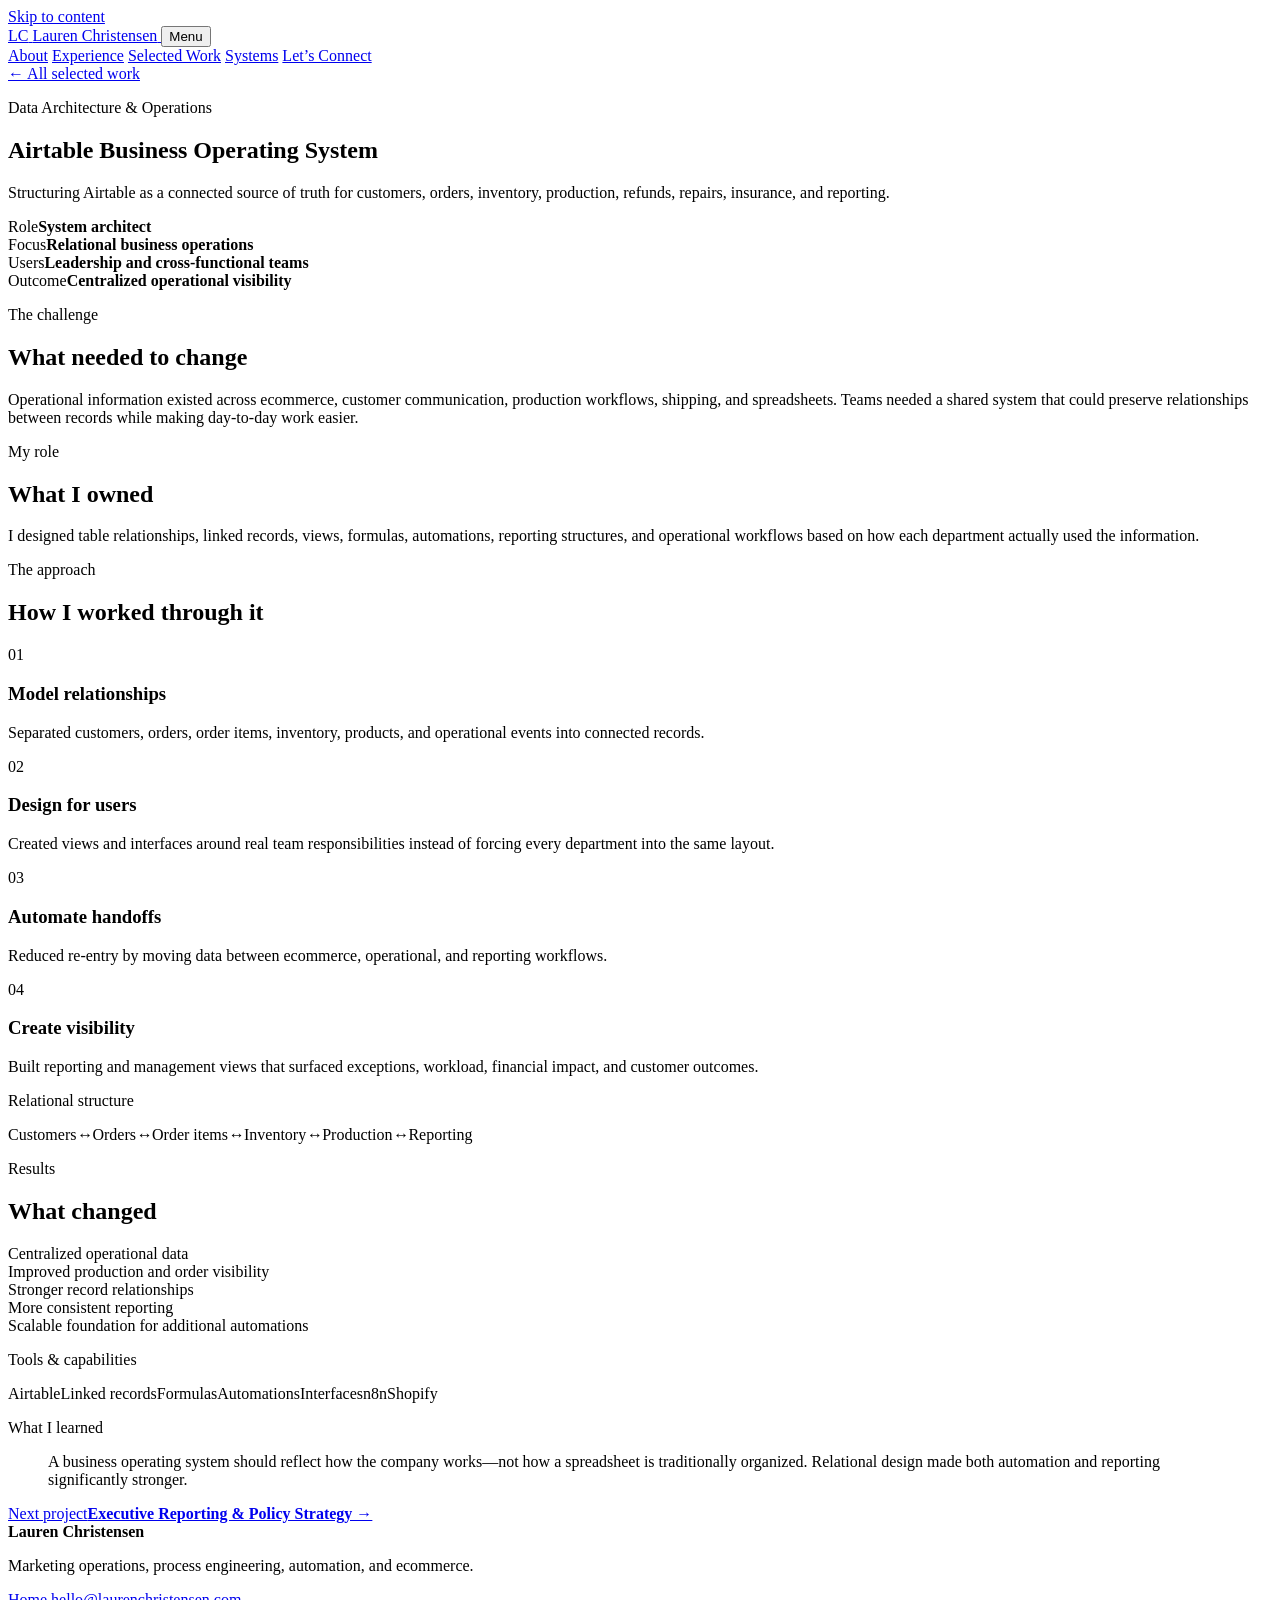
==== airtable-operating-system.html @ f38881e6 "Add files via upload" ====
<!doctype html>
<html lang="en">
<head>
  <meta charset="utf-8">
  <meta name="viewport" content="width=device-width, initial-scale=1">
  <title>Airtable Business Operating System | Lauren Christensen</title>
  <meta name="description" content="Structuring Airtable as a connected source of truth for customers, orders, inventory, production, refunds, repairs, insurance, and reporting.">
  <link rel="stylesheet" href="/assets/styles.css">
  <script src="/assets/site.js" defer></script>
  
</head>
<body>
  <a class="skip-link" href="#main">Skip to content</a>
  
<header class="site-header">
  <div class="shell nav-shell">
    <a class="wordmark" href="/">
      <span class="wordmark-mark">LC</span>
      <span>Lauren Christensen</span>
    </a>
    <button class="menu-toggle" aria-expanded="false" aria-controls="main-nav">Menu</button>
    <nav id="main-nav" aria-label="Main navigation">
      <a href="/#about">About</a>
      <a href="/#experience">Experience</a>
      <a href="/projects/">Selected Work</a>
      <a href="/#systems">Systems</a>
      <a href="/#contact" class="nav-cta">Let’s Connect</a>
    </nav>
  </div>
</header>

  <main id="main">
    <section class="case-hero section">
      <div class="shell">
        <a class="back-link" href="/projects/">← All selected work</a>
        <div class="case-hero-grid">
          <div class="reveal">
            <p class="eyebrow">Data Architecture & Operations</p>
            <h1>Airtable Business Operating System</h1>
            <p class="hero-lede">Structuring Airtable as a connected source of truth for customers, orders, inventory, production, refunds, repairs, insurance, and reporting.</p>
          </div>
          <div class="case-meta reveal"><div><span>Role</span><strong>System architect</strong></div><div><span>Focus</span><strong>Relational business operations</strong></div><div><span>Users</span><strong>Leadership and cross-functional teams</strong></div><div><span>Outcome</span><strong>Centralized operational visibility</strong></div></div>
        </div>
      </div>
    </section>
    <section class="case-body section no-top">
      <div class="shell case-content">
        <section class="case-section reveal"><p class="eyebrow">The challenge</p><h2>What needed to change</h2><p class="large-copy">Operational information existed across ecommerce, customer communication, production workflows, shipping, and spreadsheets. Teams needed a shared system that could preserve relationships between records while making day-to-day work easier.</p></section>
        <section class="case-section reveal"><p class="eyebrow">My role</p><h2>What I owned</h2><p class="large-copy">I designed table relationships, linked records, views, formulas, automations, reporting structures, and operational workflows based on how each department actually used the information.</p></section>
        <section class="case-section reveal"><p class="eyebrow">The approach</p><h2>How I worked through it</h2><div class="approach-list"><div class='approach-item'><span>01</span><div><h3>Model relationships</h3><p>Separated customers, orders, order items, inventory, products, and operational events into connected records.</p></div></div><div class='approach-item'><span>02</span><div><h3>Design for users</h3><p>Created views and interfaces around real team responsibilities instead of forcing every department into the same layout.</p></div></div><div class='approach-item'><span>03</span><div><h3>Automate handoffs</h3><p>Reduced re-entry by moving data between ecommerce, operational, and reporting workflows.</p></div></div><div class='approach-item'><span>04</span><div><h3>Create visibility</h3><p>Built reporting and management views that surfaced exceptions, workload, financial impact, and customer outcomes.</p></div></div></div></section>
        
        <section class="case-section workflow-section">
          <p class="eyebrow">Relational structure</p>
          <div class="large-flow">
            <span>Customers</span><i>↔</i><span>Orders</span><i>↔</i><span>Order items</span><i>↔</i><span>Inventory</span><i>↔</i><span>Production</span><i>↔</i><span>Reporting</span>
          </div>
        </section>
        <section class="case-section reveal"><p class="eyebrow">Results</p><h2>What changed</h2><div class="results-grid"><div class='result-chip'>Centralized operational data</div><div class='result-chip'>Improved production and order visibility</div><div class='result-chip'>Stronger record relationships</div><div class='result-chip'>More consistent reporting</div><div class='result-chip'>Scalable foundation for additional automations</div></div></section>
        <section class="case-section reveal"><p class="eyebrow">Tools & capabilities</p><div class="tool-list case-tools"><span>Airtable</span><span>Linked records</span><span>Formulas</span><span>Automations</span><span>Interfaces</span><span>n8n</span><span>Shopify</span></div></section>
        <section class="case-section lesson reveal"><p class="eyebrow">What I learned</p><blockquote>A business operating system should reflect how the company works—not how a spreadsheet is traditionally organized. Relational design made both automation and reporting significantly stronger.</blockquote></section>
        <a class="next-project reveal" href="/projects/executive-reporting.html"><span>Next project</span><strong>Executive Reporting & Policy Strategy →</strong></a>
      </div>
    </section>
    </main>
  
<footer>
  <div class="shell footer-grid">
    <div>
      <strong>Lauren Christensen</strong>
      <p>Marketing operations, process engineering, automation, and ecommerce.</p>
    </div>
    <div class="footer-links">
      <a href="/">Home</a>
      <a href="mailto:hello@laurenchristensen.com">hello@laurenchristensen.com</a>
    </div>
  </div>
</footer>

</body>
</html>
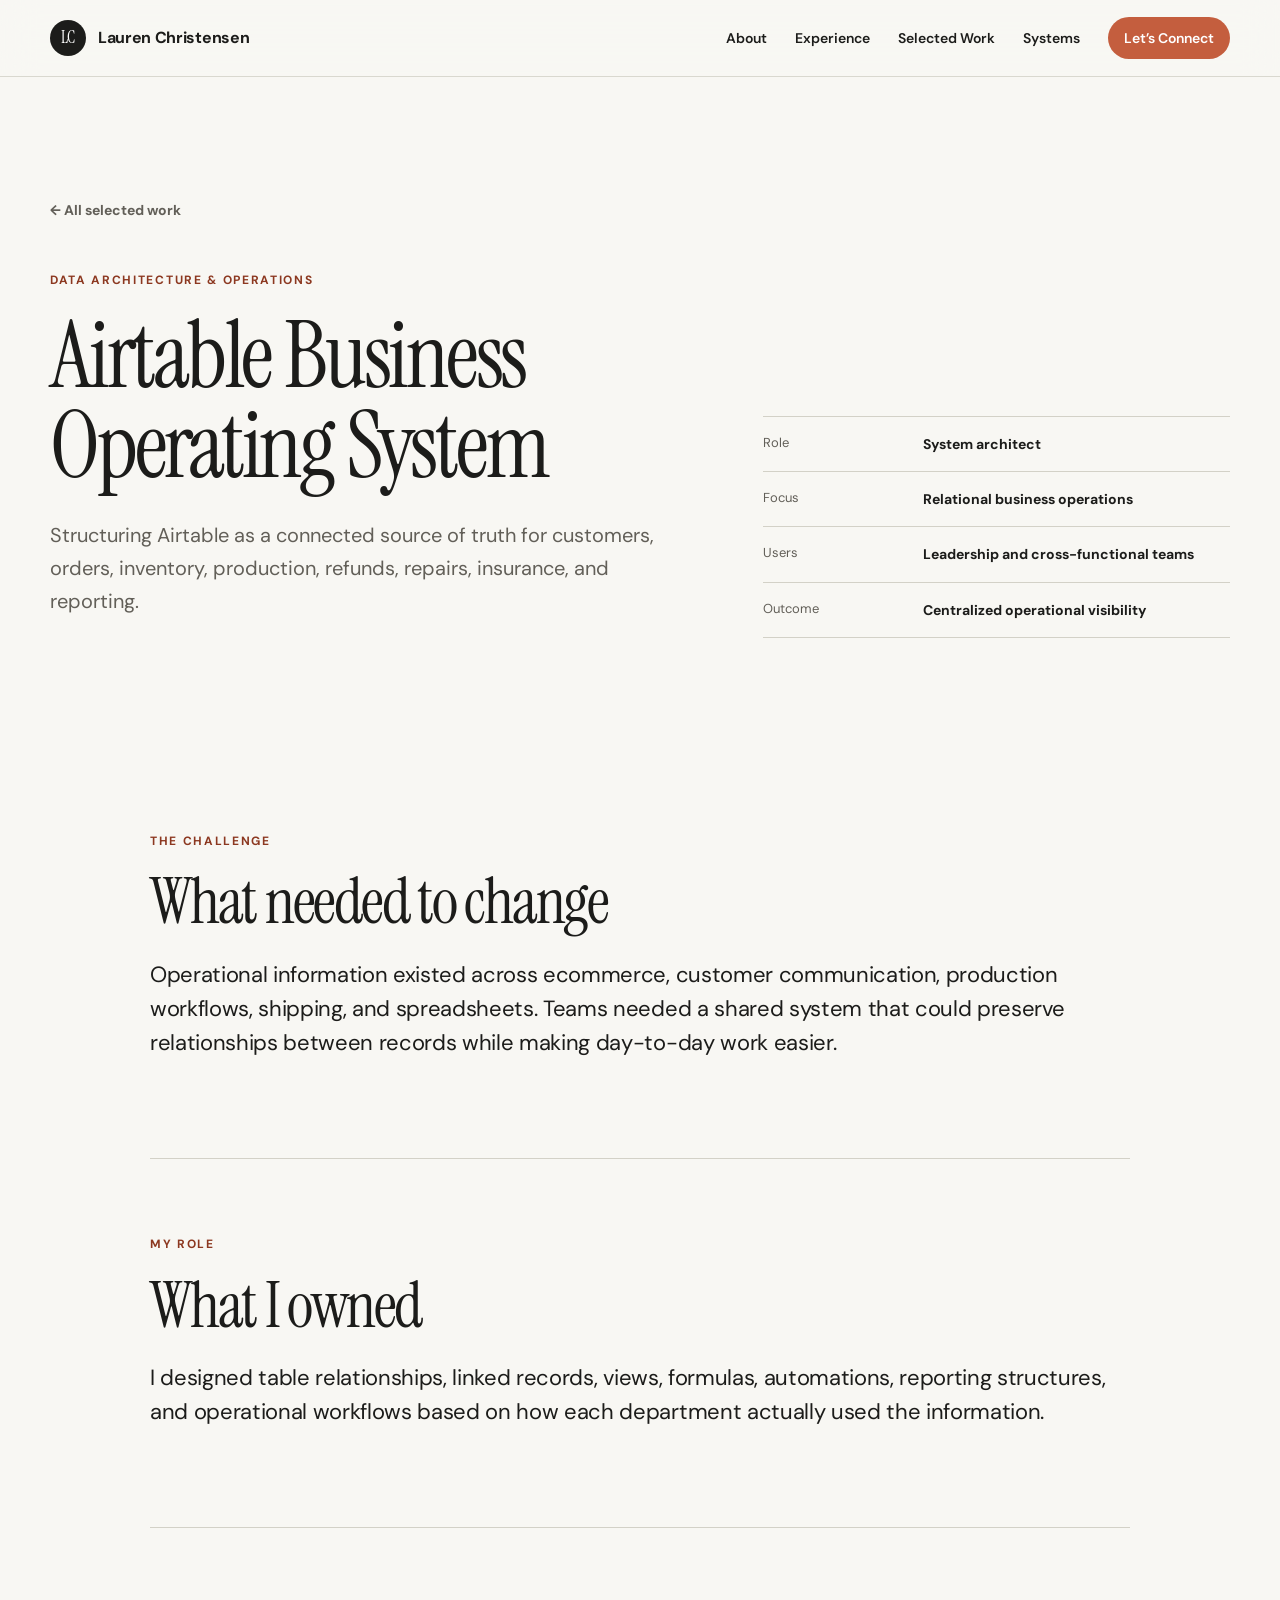
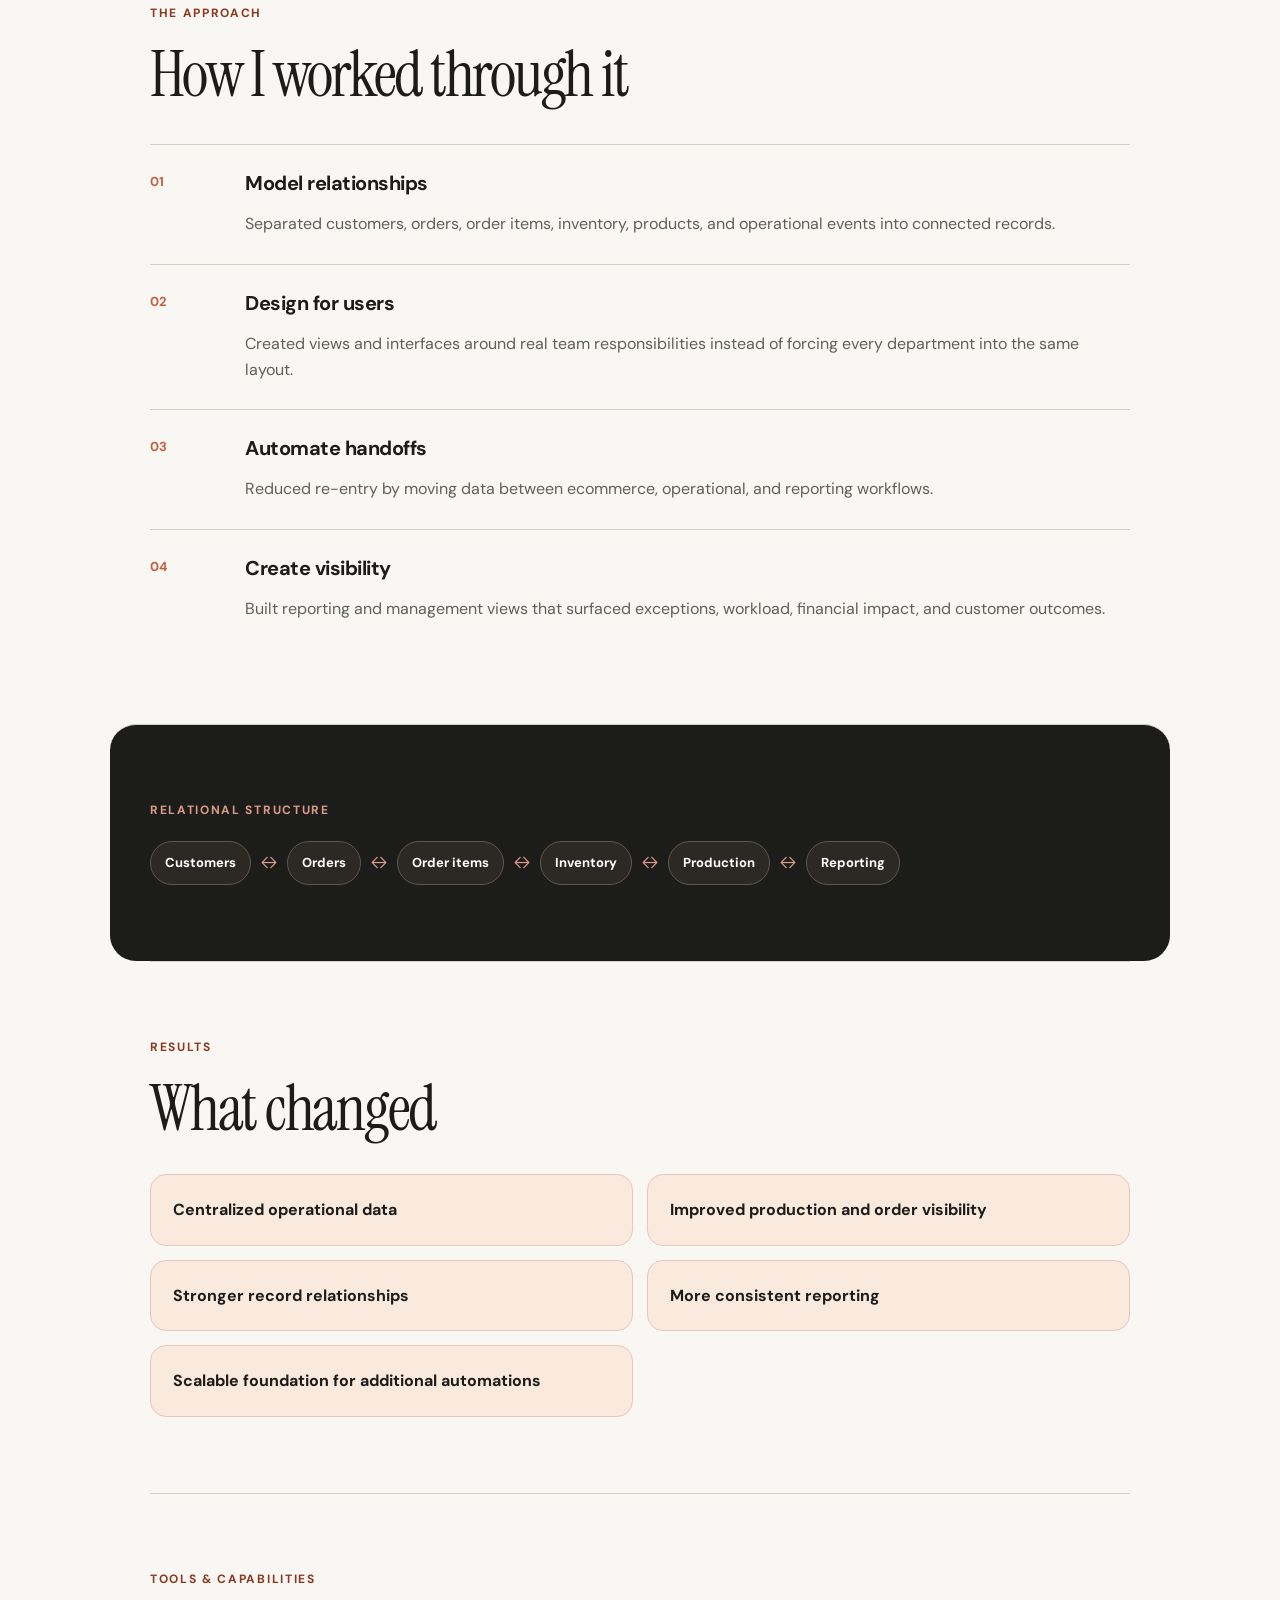
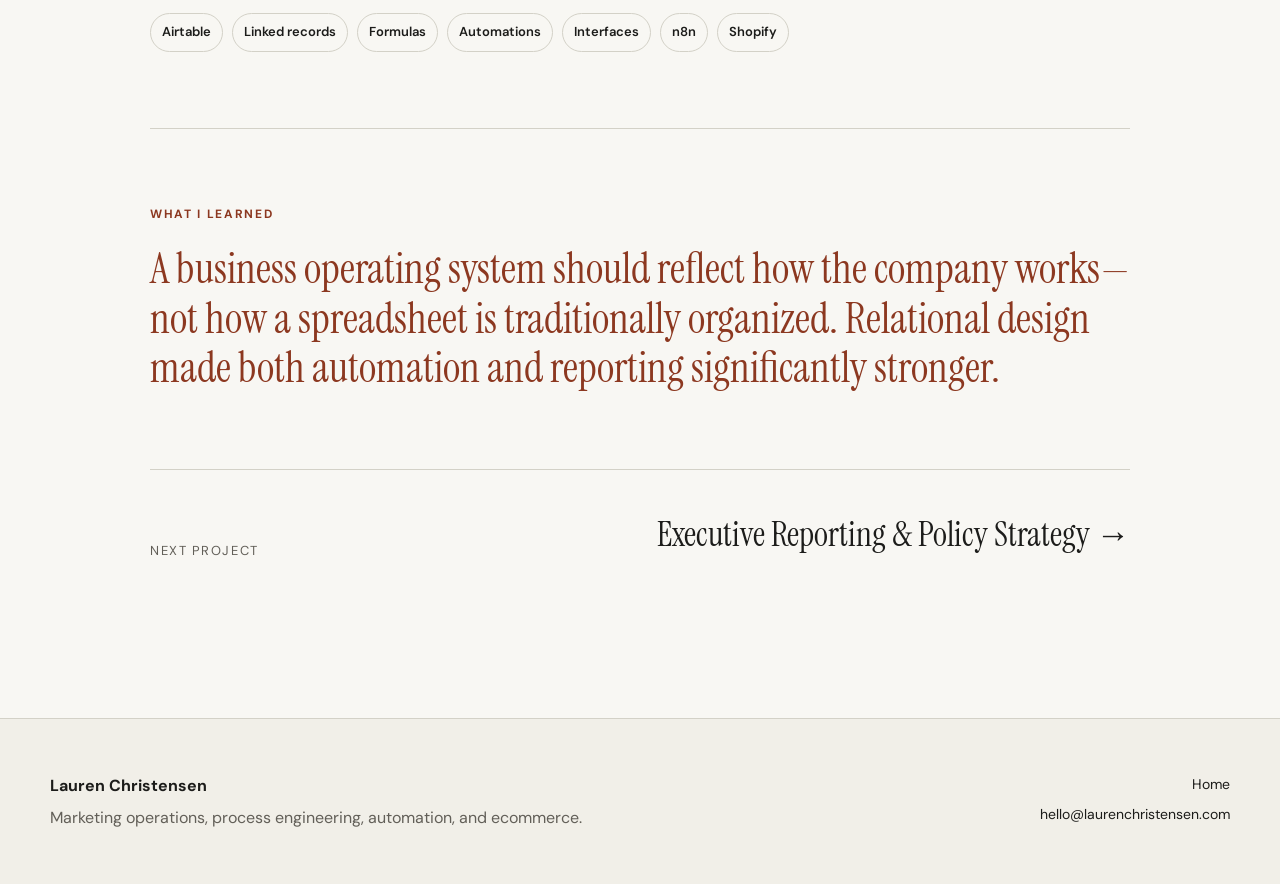
==== commit 2afb0fd9: "Add files via upload" ====
--- a/airtable-operating-system.html
+++ b/airtable-operating-system.html
@@ -5,8 +5,8 @@
   <meta name="viewport" content="width=device-width, initial-scale=1">
   <title>Airtable Business Operating System | Lauren Christensen</title>
   <meta name="description" content="Structuring Airtable as a connected source of truth for customers, orders, inventory, production, refunds, repairs, insurance, and reporting.">
-  <link rel="stylesheet" href="/assets/styles.css">
-  <script src="/assets/site.js" defer></script>
+  <link rel="stylesheet" href="styles.css">
+  <script src="site.js" defer></script>
   
 </head>
 <body>
@@ -14,17 +14,17 @@
   
 <header class="site-header">
   <div class="shell nav-shell">
-    <a class="wordmark" href="/">
+    <a class="wordmark" href="index.html">
       <span class="wordmark-mark">LC</span>
       <span>Lauren Christensen</span>
     </a>
     <button class="menu-toggle" aria-expanded="false" aria-controls="main-nav">Menu</button>
     <nav id="main-nav" aria-label="Main navigation">
-      <a href="/#about">About</a>
-      <a href="/#experience">Experience</a>
-      <a href="/projects/">Selected Work</a>
-      <a href="/#systems">Systems</a>
-      <a href="/#contact" class="nav-cta">Let’s Connect</a>
+      <a href="index.html#about">About</a>
+      <a href="index.html#experience">Experience</a>
+      <a href="projects.html">Selected Work</a>
+      <a href="index.html#systems">Systems</a>
+      <a href="index.html#contact" class="nav-cta">Let’s Connect</a>
     </nav>
   </div>
 </header>
@@ -32,7 +32,7 @@
   <main id="main">
     <section class="case-hero section">
       <div class="shell">
-        <a class="back-link" href="/projects/">← All selected work</a>
+        <a class="back-link" href="projects.html">← All selected work</a>
         <div class="case-hero-grid">
           <div class="reveal">
             <p class="eyebrow">Data Architecture & Operations</p>
@@ -58,7 +58,7 @@
         <section class="case-section reveal"><p class="eyebrow">Results</p><h2>What changed</h2><div class="results-grid"><div class='result-chip'>Centralized operational data</div><div class='result-chip'>Improved production and order visibility</div><div class='result-chip'>Stronger record relationships</div><div class='result-chip'>More consistent reporting</div><div class='result-chip'>Scalable foundation for additional automations</div></div></section>
         <section class="case-section reveal"><p class="eyebrow">Tools & capabilities</p><div class="tool-list case-tools"><span>Airtable</span><span>Linked records</span><span>Formulas</span><span>Automations</span><span>Interfaces</span><span>n8n</span><span>Shopify</span></div></section>
         <section class="case-section lesson reveal"><p class="eyebrow">What I learned</p><blockquote>A business operating system should reflect how the company works—not how a spreadsheet is traditionally organized. Relational design made both automation and reporting significantly stronger.</blockquote></section>
-        <a class="next-project reveal" href="/projects/executive-reporting.html"><span>Next project</span><strong>Executive Reporting & Policy Strategy →</strong></a>
+        <a class="next-project reveal" href="executive-reporting.html"><span>Next project</span><strong>Executive Reporting & Policy Strategy →</strong></a>
       </div>
     </section>
     </main>
@@ -70,7 +70,7 @@
       <p>Marketing operations, process engineering, automation, and ecommerce.</p>
     </div>
     <div class="footer-links">
-      <a href="/">Home</a>
+      <a href="index.html">Home</a>
       <a href="mailto:hello@laurenchristensen.com">hello@laurenchristensen.com</a>
     </div>
   </div>
--- a/styles.css
+++ b/styles.css
@@ -0,0 +1,20 @@
+@import url('https://fonts.googleapis.com/css2?family=DM+Sans:wght@400;500;600;700&family=Instrument+Serif:ital@0;1&display=swap');
+
+:root{--terracotta:#c45e3e;--terracotta-dark:#8c3820;--terracotta-soft:#faeade;--cream:#f8f7f3;--warm:#f1efe8;--ink:#1c1c1a;--muted:#625f58;--line:#d3d1c7;--white:#fff;--dark:#211f1c;--dark-soft:#2b2824;--shadow:0 24px 70px rgba(42,34,28,.10)}
+*{box-sizing:border-box}html{scroll-behavior:smooth}body{margin:0;background:var(--cream);color:var(--ink);font-family:"DM Sans",system-ui,-apple-system,sans-serif;line-height:1.6;text-rendering:optimizeLegibility}a{color:inherit;text-decoration:none}button{font:inherit}.skip-link{position:absolute;left:-9999px}.skip-link:focus{left:16px;top:16px;z-index:1000;background:#fff;padding:10px 14px}.shell{width:min(1180px,calc(100% - 40px));margin-inline:auto}.narrow{max-width:900px}.section{padding:118px 0}.no-top{padding-top:0}.section-muted{background:var(--warm)}.section-soft{background:var(--terracotta-soft)}.section-dark{background:var(--dark);color:var(--white)}
+.site-header{position:sticky;top:0;z-index:100;border-bottom:1px solid rgba(211,209,199,.8);background:rgba(248,247,243,.88);backdrop-filter:blur(18px)}.nav-shell{min-height:76px;display:flex;align-items:center;justify-content:space-between;gap:24px}.wordmark{display:flex;align-items:center;gap:12px;font-weight:700;letter-spacing:-.02em}.wordmark-mark{width:36px;height:36px;border-radius:50%;display:grid;place-items:center;background:var(--ink);color:#fff;font-family:"Instrument Serif",serif;font-size:17px;font-weight:400}nav{display:flex;align-items:center;gap:28px;font-size:14px;font-weight:600}nav a{transition:color .2s ease}nav a:hover{color:var(--terracotta)}.nav-cta{background:var(--terracotta);color:#fff!important;padding:10px 16px;border-radius:999px}.nav-cta:hover{background:var(--terracotta-dark)}.menu-toggle{display:none;border:1px solid var(--line);background:transparent;border-radius:999px;padding:8px 13px}
+.hero{padding-top:128px;overflow:hidden}.hero-grid{display:grid;grid-template-columns:1.1fr .9fr;align-items:center;gap:72px}.eyebrow{margin:0 0 20px;color:var(--terracotta-dark);font-size:12px;font-weight:700;letter-spacing:.14em;text-transform:uppercase}h1,h2{font-family:"Instrument Serif",Georgia,serif;font-weight:400;letter-spacing:-.035em;line-height:.98}h1{font-size:clamp(58px,7.2vw,96px);margin:0 0 28px;max-width:950px}h1 em{color:var(--terracotta);font-weight:400}h2{font-size:clamp(43px,5vw,66px);margin:0 0 24px}h3{font-size:24px;line-height:1.15;letter-spacing:-.025em;margin-top:0}.hero-lede{max-width:760px;color:var(--muted);font-size:20px;line-height:1.65}.large-copy{font-size:22px;line-height:1.55;letter-spacing:-.015em}.button-row{display:flex;gap:12px;flex-wrap:wrap;margin:34px 0 24px}.button{display:inline-flex;align-items:center;justify-content:center;min-height:48px;padding:0 20px;border-radius:999px;font-weight:700;font-size:14px;border:1px solid transparent;transition:transform .2s ease,background .2s ease,border-color .2s ease}.button:hover{transform:translateY(-2px)}.primary{background:var(--terracotta);color:#fff}.primary:hover{background:var(--terracotta-dark)}.secondary{border-color:var(--line);background:rgba(255,255,255,.35)}.secondary:hover{border-color:var(--ink)}.light-button{background:#fff;color:var(--ink)}.availability{color:var(--muted);font-size:14px}.status-dot{display:inline-block;width:8px;height:8px;background:#6b9560;border-radius:50%;margin-right:8px}
+.impact-map{position:relative;padding:30px;border:1px solid var(--line);border-radius:28px;background:rgba(255,255,255,.72);box-shadow:var(--shadow)}.map-label{margin-bottom:24px;font-size:12px;font-weight:700;letter-spacing:.12em;text-transform:uppercase;color:var(--muted)}.map-node{display:grid;grid-template-columns:38px 1fr;column-gap:14px;padding:16px 18px;border:1px solid var(--line);border-radius:16px;background:var(--cream)}.map-node span{grid-row:1/3;color:var(--terracotta);font-weight:700;font-size:13px;padding-top:3px}.map-node strong{font-size:16px}.map-node small{color:var(--muted)}.map-node.accent{background:var(--terracotta-soft);border-color:#e5b5a5}.map-line{height:18px;width:1px;background:var(--line);margin-left:37px}
+.proof-strip{padding:0 0 84px}.proof-grid{display:grid;grid-template-columns:repeat(4,1fr);border-top:1px solid var(--line)}.proof-grid div{padding:28px 20px 0;border-right:1px solid var(--line)}.proof-grid div:first-child{padding-left:0}.proof-grid div:last-child{border-right:0}.proof-grid strong{display:block;font-family:"Instrument Serif",serif;font-size:39px;font-weight:400;line-height:1;margin-bottom:8px}.proof-grid span{color:var(--muted);font-size:14px}
+.split-layout{display:grid;grid-template-columns:.92fr 1.08fr;gap:88px}.about-copy>p{color:var(--muted)}.known-for{margin-top:36px;padding:28px;border:1px solid var(--line);border-radius:20px;background:rgba(255,255,255,.5)}.mini-title{font-size:13px;font-weight:700;text-transform:uppercase;letter-spacing:.11em;margin-bottom:18px}.known-for ul{margin:0;padding:0;list-style:none;display:grid;gap:12px}.known-for li{position:relative;padding-left:22px}.known-for li::before{content:"↗";color:var(--terracotta);position:absolute;left:0}
+.section-heading{max-width:780px;margin-bottom:58px}.section-heading>p:last-child{color:var(--muted);font-size:18px;max-width:680px}.section-heading.light>p:last-child{color:#c9c4bb}.experience-card{display:grid;grid-template-columns:300px 1fr;gap:60px;padding:44px 0;border-top:1px solid var(--line)}.experience-card:last-child{border-bottom:1px solid var(--line)}.company{font-size:20px;font-weight:700;margin-bottom:4px}.role,.date{color:var(--muted);margin-bottom:5px}.impact-statement{font-family:"Instrument Serif",serif;font-size:34px;line-height:1.16;max-width:800px}.impact-statement strong{color:var(--terracotta);font-weight:400}.achievement-grid{display:grid;grid-template-columns:1fr 1fr;gap:26px 38px;margin-top:38px}.achievement-grid h3{font-size:17px;margin-bottom:9px}.achievement-grid p{color:var(--muted);font-size:15px}.secondary-experience .impact-statement{font-size:27px}
+.case-grid{display:grid;grid-template-columns:1fr 1fr;gap:18px}.case-card{min-height:390px;display:grid;grid-template-columns:54px 1fr;gap:22px;padding:34px;border:1px solid #49443e;border-radius:22px;background:var(--dark-soft);transition:transform .25s ease,border-color .25s ease}.case-card:hover{transform:translateY(-5px);border-color:#766d62}.case-card.featured{background:var(--terracotta);border-color:var(--terracotta)}.case-number{color:#a9a096;font-size:13px}.featured .case-number,.featured .case-category{color:#f9d9cf}.case-category{color:#bd8e7f;font-size:11px;text-transform:uppercase;letter-spacing:.12em;font-weight:700}.case-card h3{font-family:"Instrument Serif",serif;font-size:40px;font-weight:400;margin-bottom:16px}.case-card p{color:#c9c4bb}.featured p{color:#fff5f1}.case-link{display:inline-block;margin-top:28px;font-weight:700;font-size:14px}.center-button{text-align:center;margin-top:36px}
+.systems-layout{display:grid;grid-template-columns:1fr 1fr;gap:18px}.system-column{padding:30px;border:1px solid var(--line);border-radius:20px;background:#fff}.tool-list{display:flex;gap:9px;flex-wrap:wrap}.tool-list span,.role-tags span{padding:8px 11px;border-radius:999px;border:1px solid var(--line);background:var(--cream);font-size:13px;font-weight:600}.process-block{margin-top:70px;padding:42px;border-radius:26px;background:var(--ink);color:#fff}.process-block .eyebrow{color:#db9c87}.process-grid{display:grid;grid-template-columns:repeat(5,1fr);gap:22px}.process-grid div{border-top:1px solid #55514b;padding-top:20px}.process-grid span{color:#db9c87;font-size:12px}.process-grid strong{display:block;font-family:"Instrument Serif",serif;font-weight:400;font-size:27px;margin:8px 0}.process-grid p{color:#bdb7af;font-size:13px}.flexibility-grid{display:grid;grid-template-columns:.9fr 1.1fr;gap:80px}.role-tags{display:flex;flex-wrap:wrap;gap:9px;margin-top:28px}.role-tags span{background:rgba(255,255,255,.45);border-color:#e4b6a6}
+.contact-section{padding-top:90px}.contact-card{display:grid;grid-template-columns:1fr auto;gap:50px;align-items:end;padding:52px;border-radius:30px;background:#fff;border:1px solid var(--line);box-shadow:var(--shadow)}.contact-card p{color:var(--muted);max-width:700px}.contact-actions{display:flex;flex-direction:column;gap:12px;min-width:190px}.text-link{font-weight:700;text-align:center;font-size:14px;padding:10px}
+.page-hero{padding-top:130px}.project-index-grid{display:grid;grid-template-columns:1fr 1fr;gap:18px}.project-index-card{position:relative;padding:36px;border:1px solid var(--line);border-radius:24px;background:#fff;min-height:360px;transition:transform .25s ease,box-shadow .25s ease}.project-index-card:hover{transform:translateY(-5px);box-shadow:var(--shadow)}.project-index-card h2{font-size:44px}.project-index-card>p:not(.case-category){color:var(--muted)}.project-index-number{position:absolute;right:28px;top:25px;color:#aaa39a;font-size:13px}
+.case-hero{padding-top:120px}.back-link{display:inline-block;margin-bottom:50px;color:var(--muted);font-weight:700;font-size:14px}.case-hero-grid{display:grid;grid-template-columns:1.15fr .85fr;gap:80px;align-items:end}.case-meta{border-top:1px solid var(--line)}.case-meta div{display:grid;grid-template-columns:140px 1fr;gap:20px;padding:16px 0;border-bottom:1px solid var(--line)}.case-meta span{color:var(--muted);font-size:13px}.case-meta strong{font-size:14px}.case-content{max-width:980px}.case-section{padding:76px 0;border-top:1px solid var(--line)}.case-section:first-child{border-top:0}.approach-list{display:grid;gap:0;margin-top:38px}.approach-item{display:grid;grid-template-columns:70px 1fr;gap:25px;padding:27px 0;border-top:1px solid var(--line)}.approach-item>span{color:var(--terracotta);font-weight:700;font-size:13px}.approach-item h3{font-size:20px;margin-bottom:8px}.approach-item p{color:var(--muted);margin-bottom:0}.results-grid{display:grid;grid-template-columns:1fr 1fr;gap:14px;margin-top:34px}.result-chip{padding:22px;border-radius:16px;background:var(--terracotta-soft);border:1px solid #edc6b9;font-weight:700}.case-tools{margin-top:24px}.workflow-section{background:var(--ink);color:#fff;margin-inline:-40px;padding-inline:40px;border-radius:26px}.workflow-section .eyebrow{color:#db9c87}.large-flow{display:flex;flex-wrap:wrap;align-items:center;gap:10px}.large-flow span{padding:11px 14px;border-radius:999px;border:1px solid #5c5750;background:#2c2925;font-size:13px;font-weight:700}.large-flow i{color:#db9c87;font-style:normal}.lesson blockquote{margin:0;font-family:"Instrument Serif",serif;font-size:42px;line-height:1.18;color:var(--terracotta-dark)}.next-project{display:flex;justify-content:space-between;align-items:end;gap:30px;padding:38px 0;border-top:1px solid var(--line)}.next-project span{color:var(--muted);font-size:13px;text-transform:uppercase;letter-spacing:.12em}.next-project strong{font-family:"Instrument Serif",serif;font-size:34px;font-weight:400}
+footer{padding:54px 0;border-top:1px solid var(--line);background:var(--warm)}.footer-grid{display:flex;justify-content:space-between;gap:40px}.footer-grid p{margin:6px 0 0;color:var(--muted)}.footer-links{display:flex;flex-direction:column;align-items:flex-end;gap:7px;font-size:14px}
+.reveal{opacity:0;transform:translateY(24px);transition:opacity .7s ease,transform .7s ease}.reveal.visible{opacity:1;transform:none}
+@media(max-width:900px){.section{padding:88px 0}.hero-grid,.split-layout,.flexibility-grid,.case-hero-grid{grid-template-columns:1fr;gap:52px}.experience-card{grid-template-columns:1fr;gap:30px}.process-grid{grid-template-columns:1fr 1fr}.contact-card{grid-template-columns:1fr;align-items:start}.contact-actions{width:100%}}
+@media(max-width:720px){.shell{width:min(100% - 28px,1180px)}.menu-toggle{display:block}nav{display:none;position:absolute;top:76px;left:14px;right:14px;padding:18px;flex-direction:column;align-items:stretch;background:var(--cream);border:1px solid var(--line);border-radius:18px;box-shadow:var(--shadow)}nav.open{display:flex}nav a{padding:8px}.nav-cta{text-align:center}h1{font-size:52px}h2{font-size:42px}.hero{padding-top:84px}.proof-grid{grid-template-columns:1fr 1fr}.proof-grid div{border-right:0;border-bottom:1px solid var(--line);padding:22px 12px!important}.achievement-grid,.case-grid,.systems-layout,.project-index-grid,.results-grid{grid-template-columns:1fr}.case-card{min-height:0}.impact-statement{font-size:29px}.process-grid{grid-template-columns:1fr}.process-block{padding:28px}.contact-card{padding:30px}.footer-grid{flex-direction:column}.footer-links{align-items:flex-start}.workflow-section{margin-inline:0;padding-inline:28px}.lesson blockquote{font-size:34px}.next-project{align-items:flex-start;flex-direction:column}.case-meta div{grid-template-columns:110px 1fr}}
+@media(prefers-reduced-motion:reduce){html{scroll-behavior:auto}.reveal{opacity:1;transform:none;transition:none}.button,.case-card,.project-index-card{transition:none}}
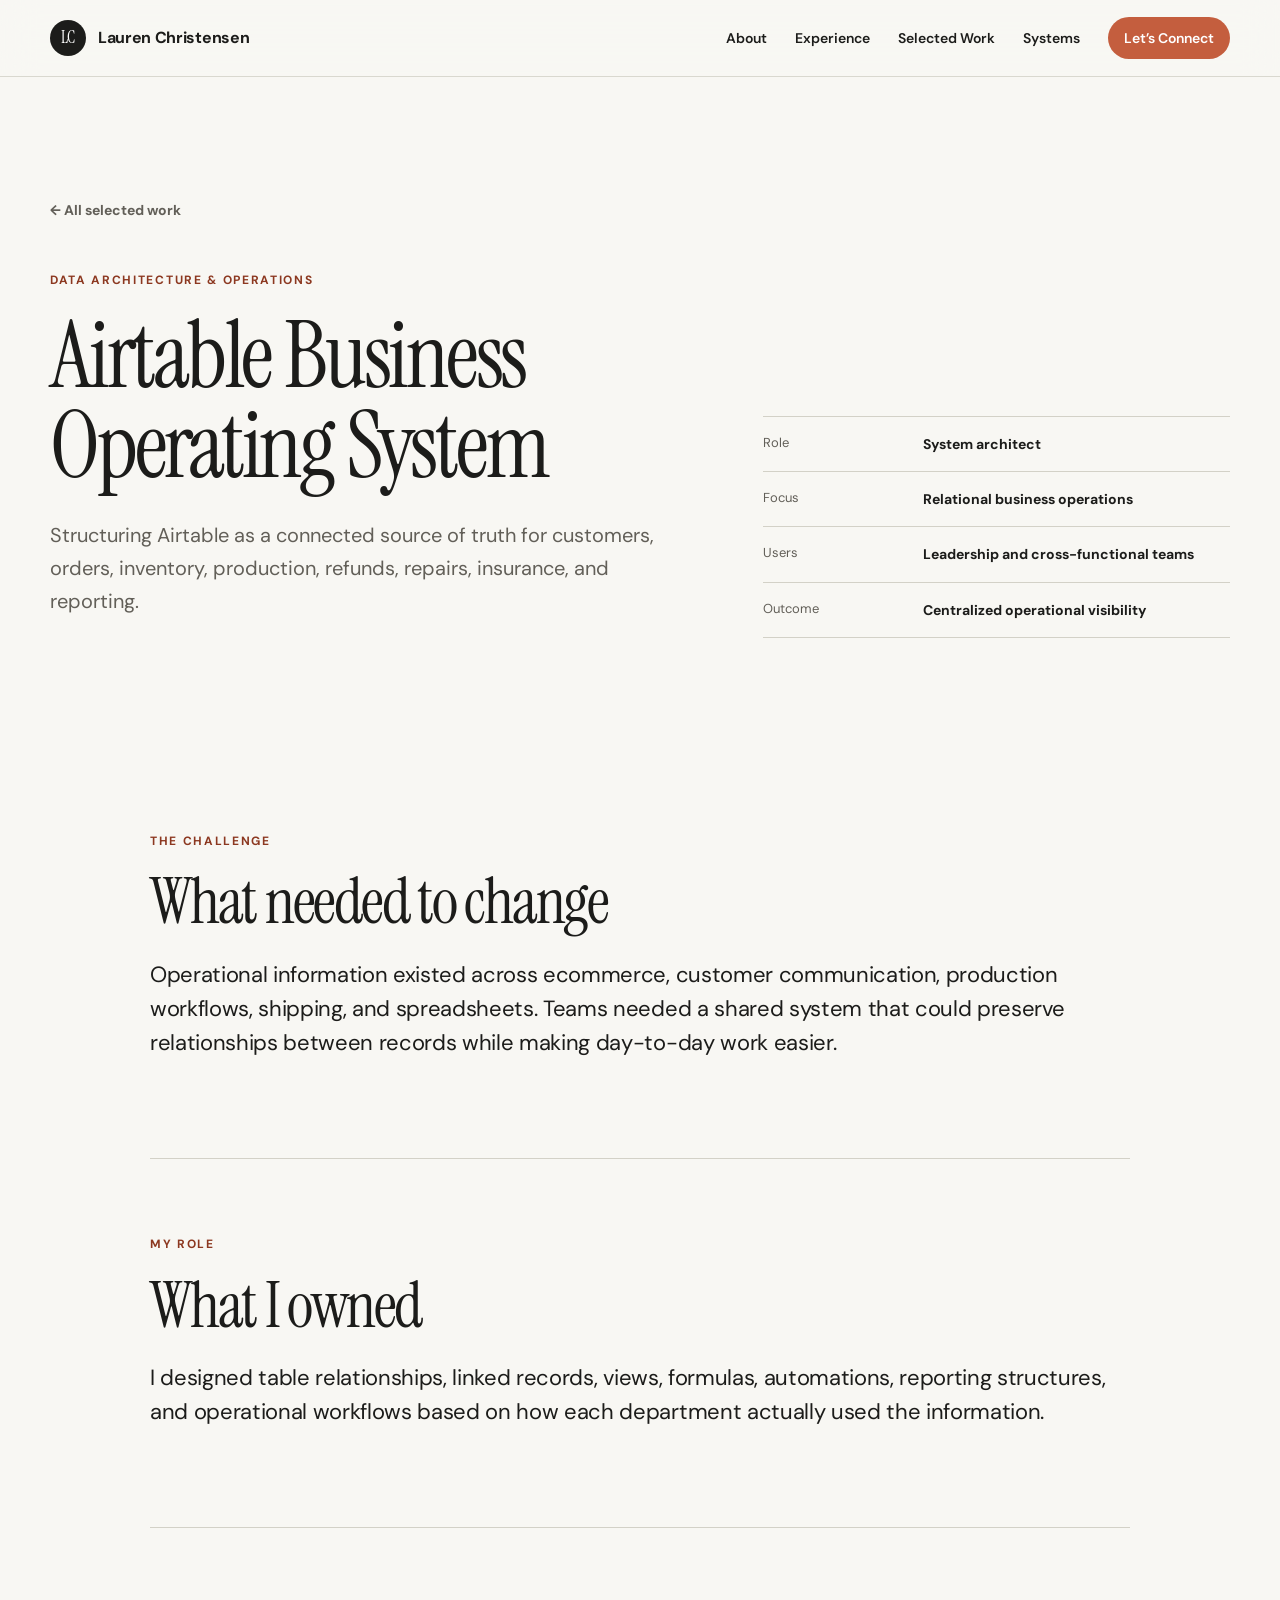
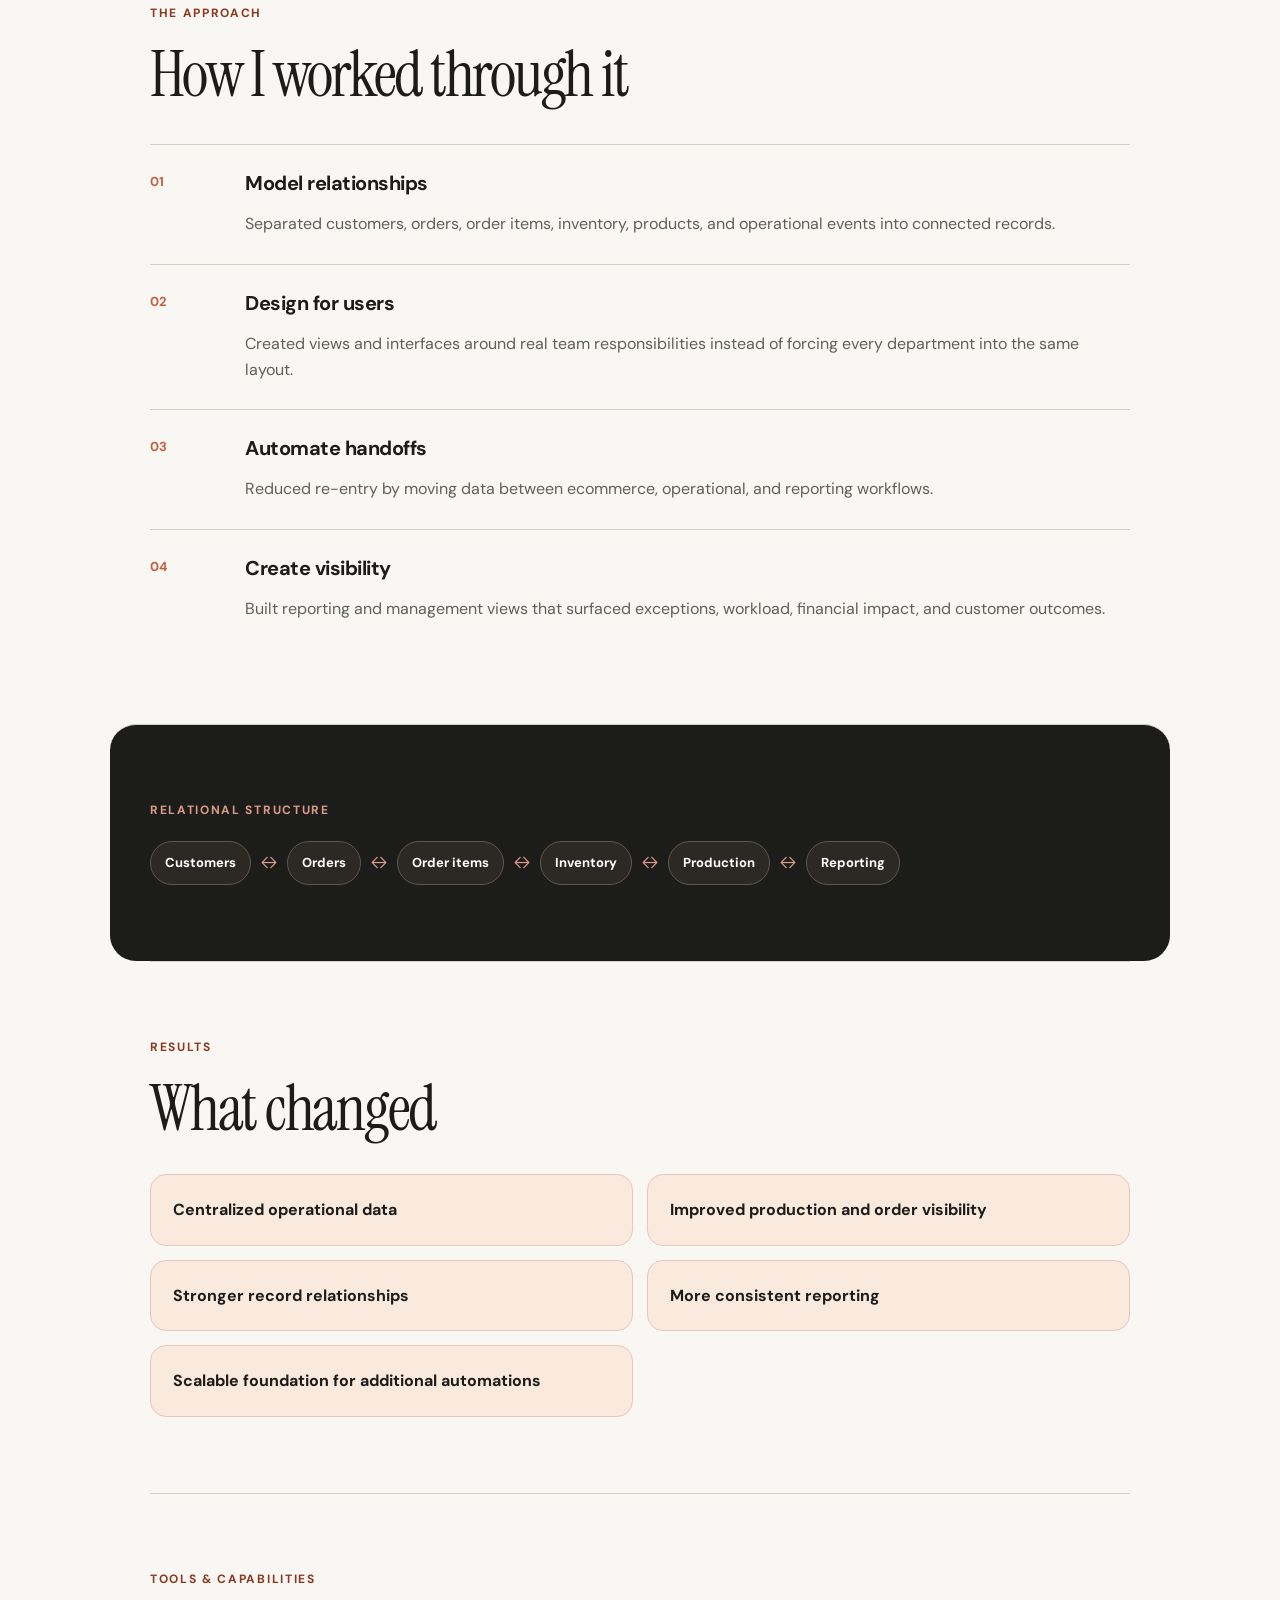
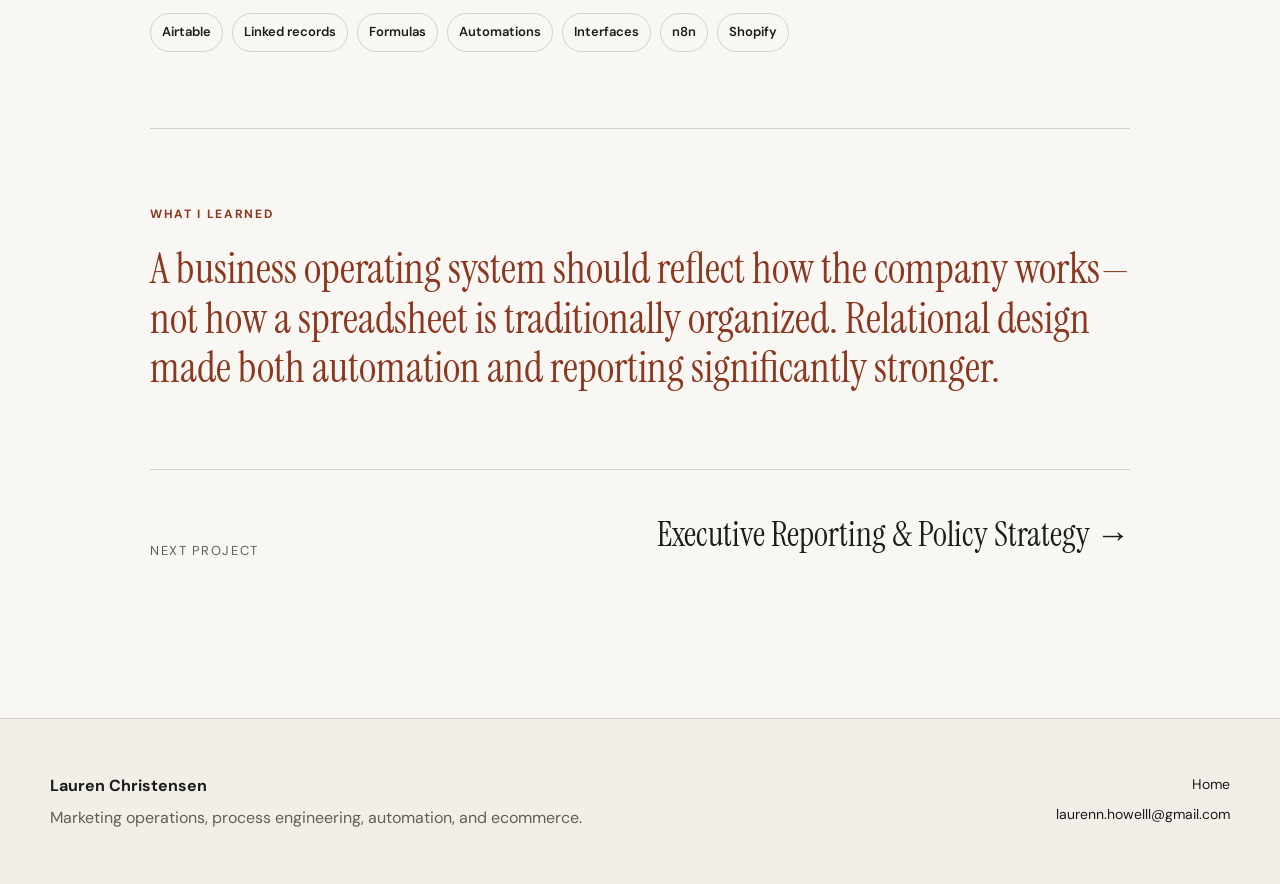
==== commit 2db397e8: "Add files via upload" ====
--- a/airtable-operating-system.html
+++ b/airtable-operating-system.html
@@ -71,7 +71,7 @@
     </div>
     <div class="footer-links">
       <a href="index.html">Home</a>
-      <a href="mailto:hello@laurenchristensen.com">hello@laurenchristensen.com</a>
+      <a href="mailto:laurenn.howelll@gmail.com">laurenn.howelll@gmail.com</a>
     </div>
   </div>
 </footer>
--- a/styles.css
+++ b/styles.css
@@ -18,3 +18,59 @@
 @media(max-width:900px){.section{padding:88px 0}.hero-grid,.split-layout,.flexibility-grid,.case-hero-grid{grid-template-columns:1fr;gap:52px}.experience-card{grid-template-columns:1fr;gap:30px}.process-grid{grid-template-columns:1fr 1fr}.contact-card{grid-template-columns:1fr;align-items:start}.contact-actions{width:100%}}
 @media(max-width:720px){.shell{width:min(100% - 28px,1180px)}.menu-toggle{display:block}nav{display:none;position:absolute;top:76px;left:14px;right:14px;padding:18px;flex-direction:column;align-items:stretch;background:var(--cream);border:1px solid var(--line);border-radius:18px;box-shadow:var(--shadow)}nav.open{display:flex}nav a{padding:8px}.nav-cta{text-align:center}h1{font-size:52px}h2{font-size:42px}.hero{padding-top:84px}.proof-grid{grid-template-columns:1fr 1fr}.proof-grid div{border-right:0;border-bottom:1px solid var(--line);padding:22px 12px!important}.achievement-grid,.case-grid,.systems-layout,.project-index-grid,.results-grid{grid-template-columns:1fr}.case-card{min-height:0}.impact-statement{font-size:29px}.process-grid{grid-template-columns:1fr}.process-block{padding:28px}.contact-card{padding:30px}.footer-grid{flex-direction:column}.footer-links{align-items:flex-start}.workflow-section{margin-inline:0;padding-inline:28px}.lesson blockquote{font-size:34px}.next-project{align-items:flex-start;flex-direction:column}.case-meta div{grid-template-columns:110px 1fr}}
 @media(prefers-reduced-motion:reduce){html{scroll-behavior:auto}.reveal{opacity:1;transform:none;transition:none}.button,.case-card,.project-index-card{transition:none}}
+
+
+/* Version 3 additions */
+.hero-portrait-wrap{position:relative;max-width:520px;margin-left:auto}
+.portrait-frame{position:relative;overflow:hidden;border-radius:30px;border:1px solid var(--line);box-shadow:var(--shadow);background:var(--warm);aspect-ratio:4/5}
+.portrait-frame img{width:100%;height:100%;object-fit:cover;object-position:50% 58%;display:block}
+.portrait-frame::after{content:"";position:absolute;inset:0;box-shadow:inset 0 0 0 1px rgba(255,255,255,.2);pointer-events:none}
+.portrait-note{position:absolute;left:-36px;bottom:30px;width:min(330px,85%);padding:18px 20px;border-radius:17px;background:rgba(28,28,26,.93);color:#fff;box-shadow:0 18px 50px rgba(28,28,26,.24)}
+.portrait-note span{display:block;color:#e2a28d;font-size:11px;font-weight:700;text-transform:uppercase;letter-spacing:.11em;margin-bottom:7px}
+.portrait-note strong{font-family:"Instrument Serif",serif;font-size:22px;font-weight:400;line-height:1.15}
+.career-timeline{margin:6px 0 70px;padding:38px;border:1px solid var(--line);border-radius:25px;background:#fff;box-shadow:0 18px 50px rgba(42,34,28,.06)}
+.timeline-intro{display:grid;grid-template-columns:220px 1fr;gap:30px;padding-bottom:30px}
+.timeline-intro p:last-child{color:var(--muted);margin-bottom:0}
+.timeline-track{position:relative;display:grid;grid-template-columns:repeat(4,1fr);gap:20px}
+.timeline-track::before{content:"";position:absolute;left:8px;right:8px;top:9px;height:1px;background:var(--line)}
+.timeline-step{position:relative;padding-top:35px}
+.timeline-dot{position:absolute;top:2px;left:0;width:15px;height:15px;border-radius:50%;background:var(--cream);border:4px solid var(--terracotta);z-index:1}
+.timeline-kicker{color:var(--terracotta-dark);font-size:11px;text-transform:uppercase;letter-spacing:.11em;font-weight:700;margin-bottom:8px}
+.timeline-step h3{font-family:"Instrument Serif",serif;font-weight:400;font-size:27px;margin-bottom:10px}
+.timeline-step p:last-child{color:var(--muted);font-size:14px}
+.additional-experience{padding:55px 0;border-top:1px solid var(--line);border-bottom:1px solid var(--line)}
+.additional-grid{display:grid;grid-template-columns:repeat(3,1fr);gap:18px}
+.additional-grid article{padding:28px;border:1px solid var(--line);border-radius:19px;background:#fff}
+.additional-grid .company{font-size:18px}
+.additional-grid p:last-child{color:var(--muted);font-size:14px;margin-bottom:0}
+
+@media(max-width:900px){
+  .hero-portrait-wrap{margin:0;max-width:620px}
+  .timeline-track{grid-template-columns:1fr 1fr;row-gap:28px}
+  .timeline-track::before{display:none}
+  .timeline-step{padding-top:27px;border-top:1px solid var(--line)}
+  .timeline-dot{top:-8px}
+  .additional-grid{grid-template-columns:1fr}
+}
+@media(max-width:720px){
+  .portrait-note{left:14px;right:14px;bottom:14px;width:auto}
+  .career-timeline{padding:26px}
+  .timeline-intro,.timeline-track{grid-template-columns:1fr}
+}
+
+
+/* Version 4 additions */
+.leadership-section{background:var(--ink);color:#fff}
+.leadership-section .eyebrow{color:#db9c87}
+.leadership-grid{display:grid;grid-template-columns:.9fr 1.1fr;gap:80px}
+.leadership-principles{display:grid;grid-template-columns:1fr 1fr;gap:18px}
+.leadership-principles article{padding:26px;border:1px solid #49443e;border-radius:18px;background:#27241f}
+.leadership-principles span{color:#db9c87;font-size:12px;font-weight:700}
+.leadership-principles h3{font-family:"Instrument Serif",serif;font-size:28px;font-weight:400;margin:10px 0}
+.leadership-principles p{color:#c9c4bb;font-size:14px;margin-bottom:0}
+.competency-grid{display:grid;grid-template-columns:repeat(4,1fr);gap:14px}
+.competency-grid div{padding:24px;border:1px solid var(--line);border-radius:17px;background:#fff;min-height:140px}
+.competency-grid strong{display:block;font-family:"Instrument Serif",serif;font-size:25px;font-weight:400;line-height:1.1;margin-bottom:12px}
+.competency-grid span{color:var(--muted);font-size:13px;line-height:1.45}
+@media(max-width:900px){.leadership-grid{grid-template-columns:1fr}.competency-grid{grid-template-columns:1fr 1fr}}
+@media(max-width:720px){.leadership-principles,.competency-grid{grid-template-columns:1fr}}
